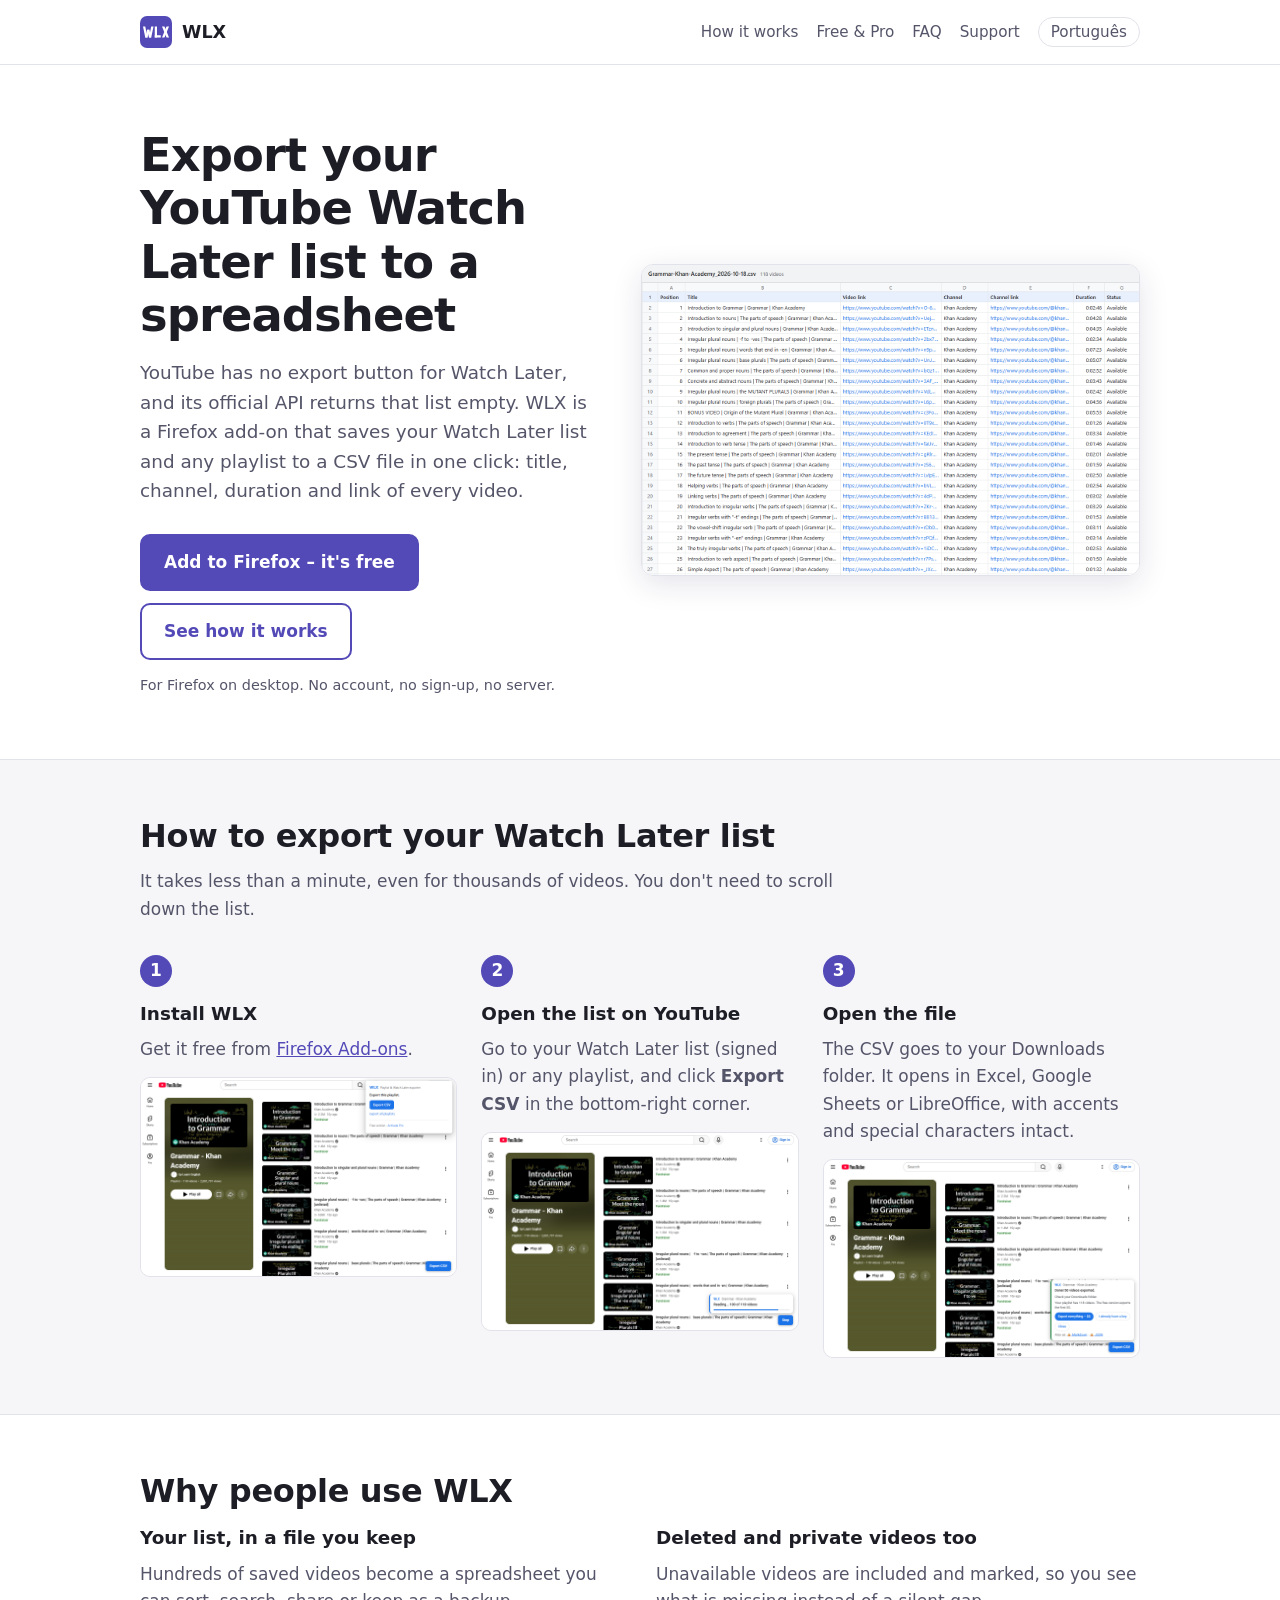
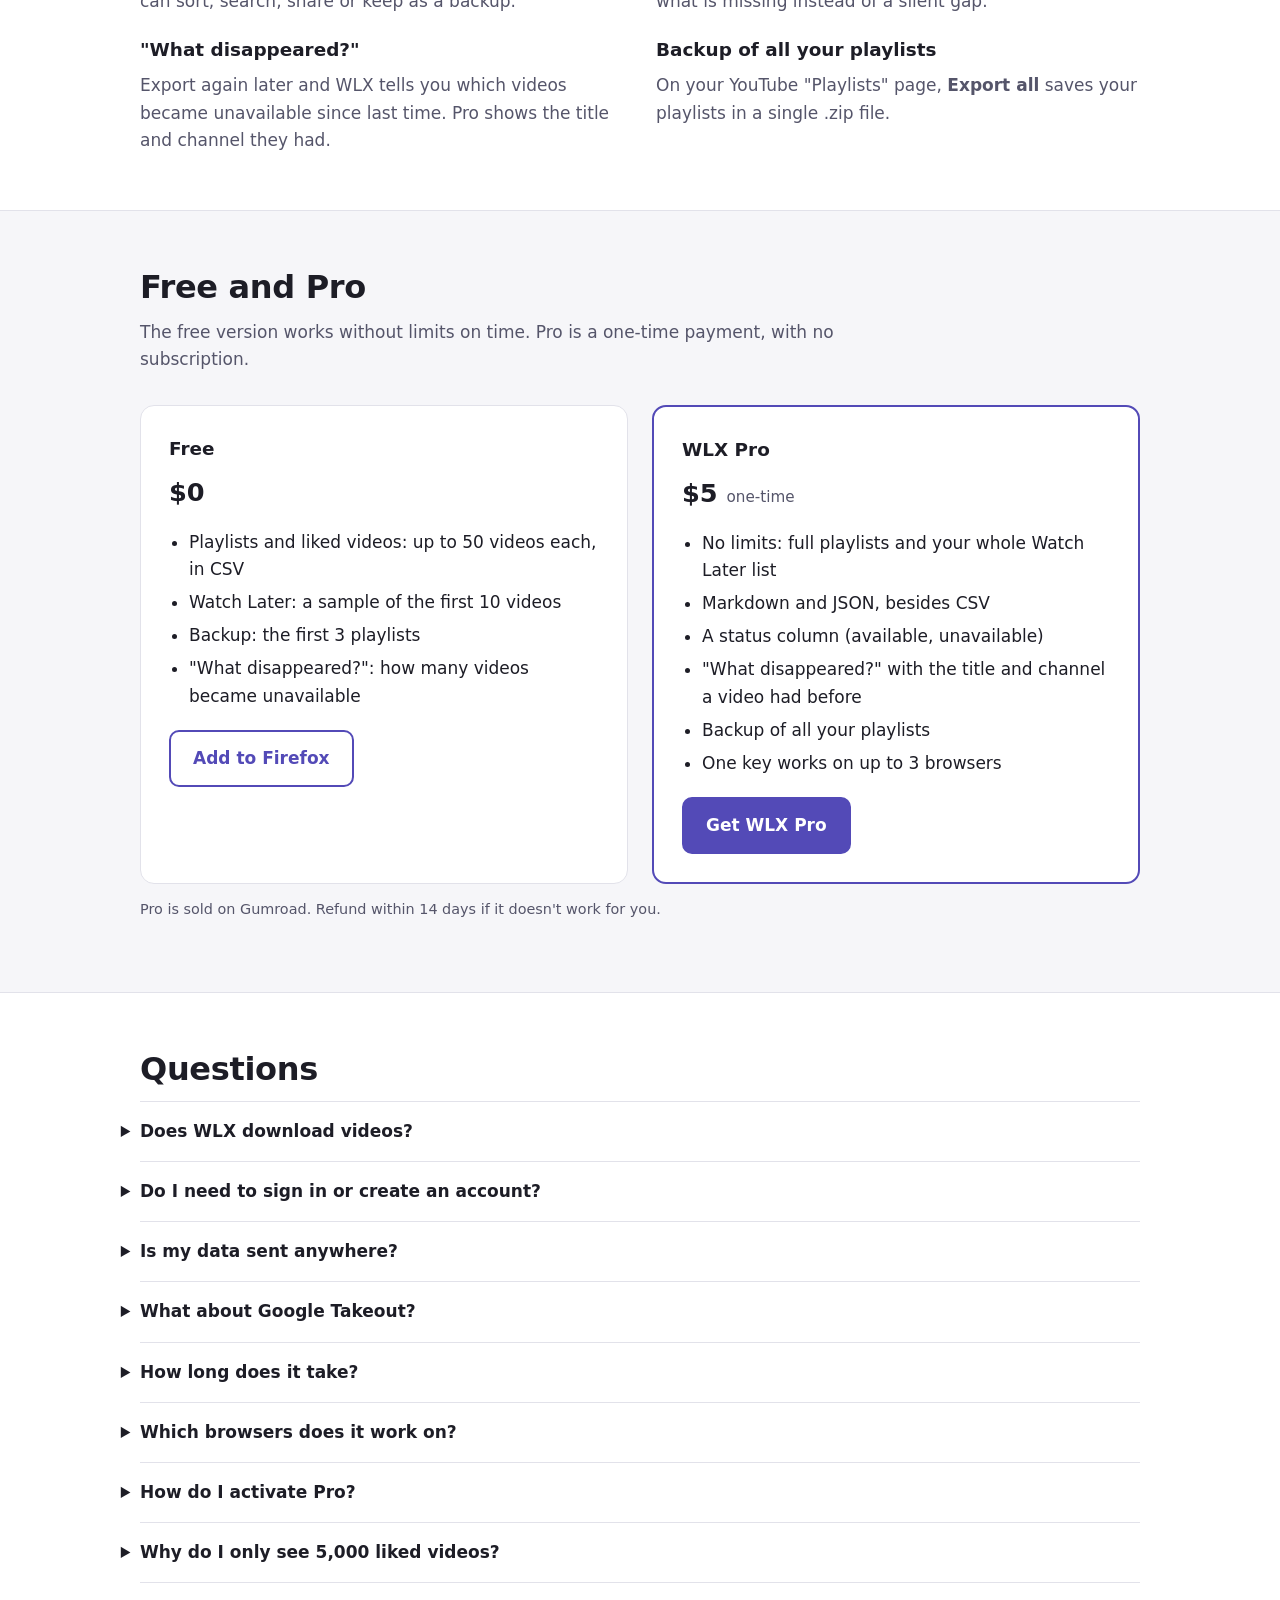
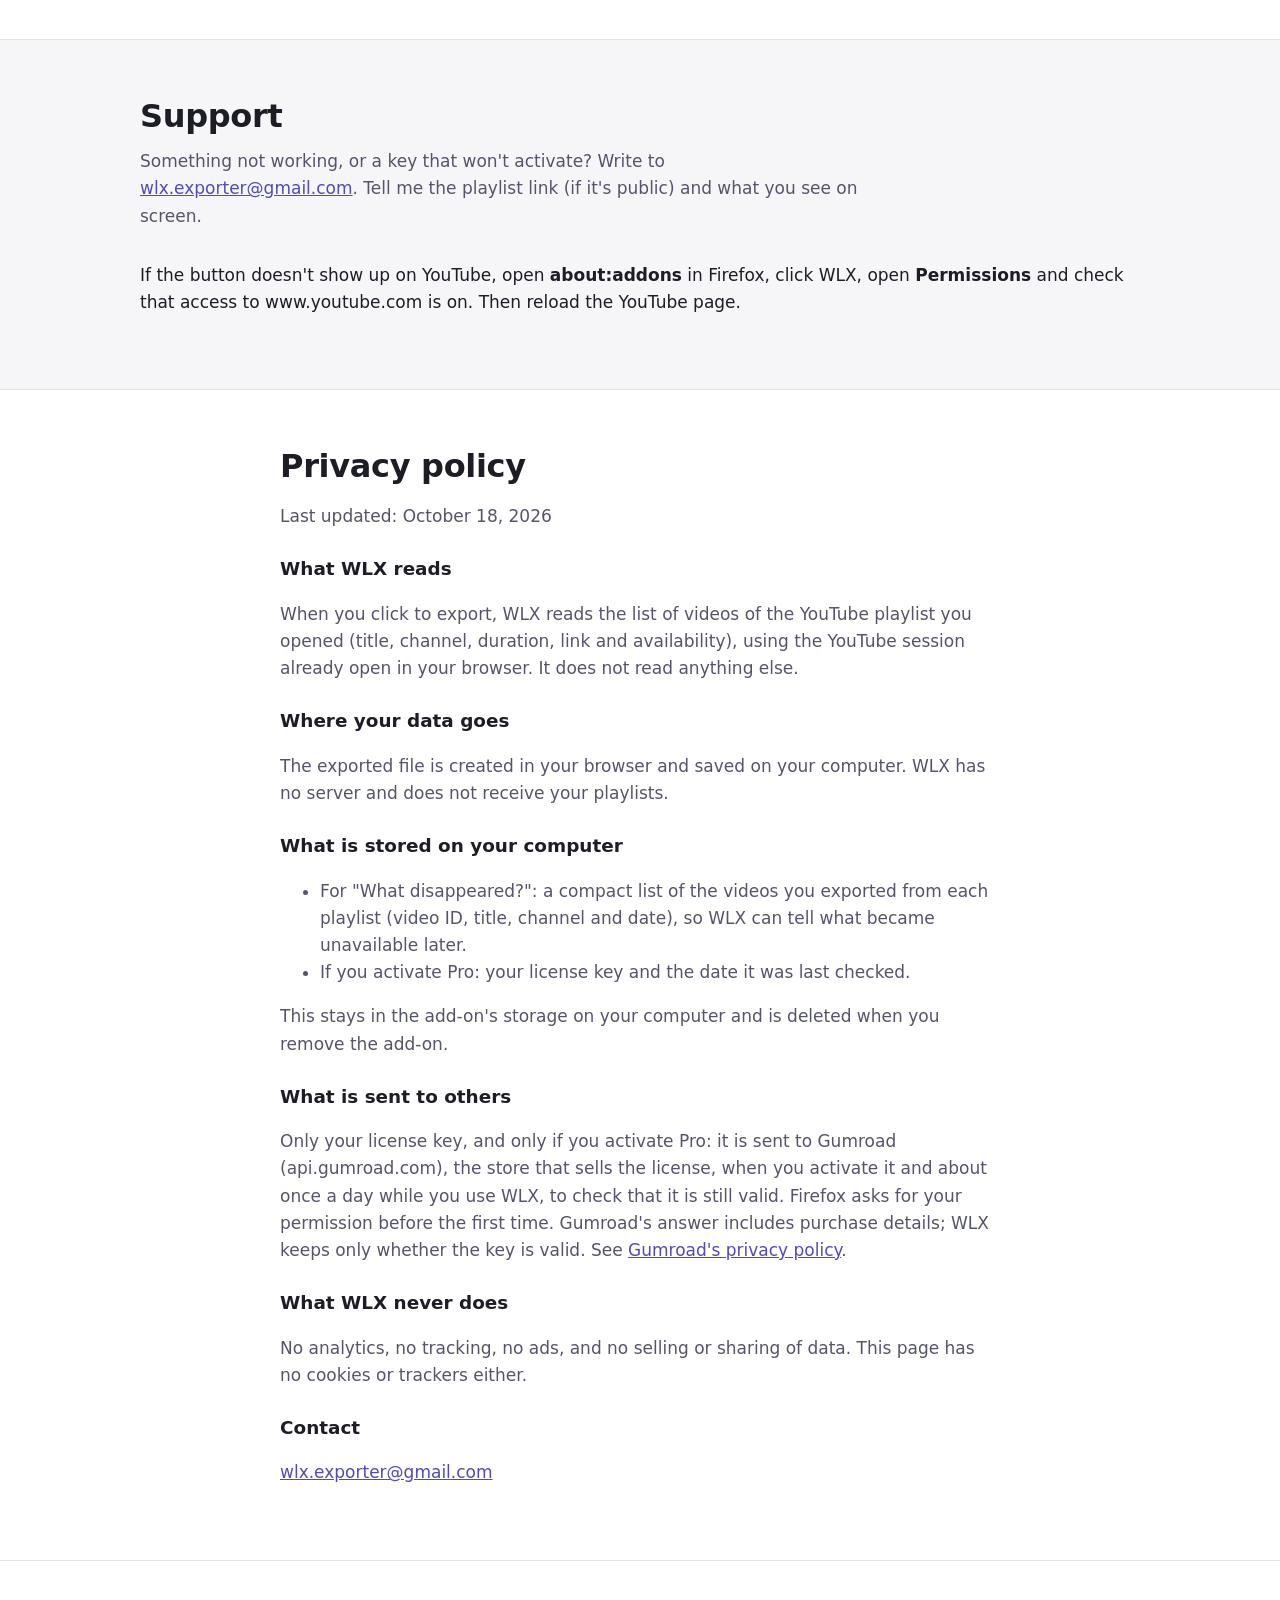
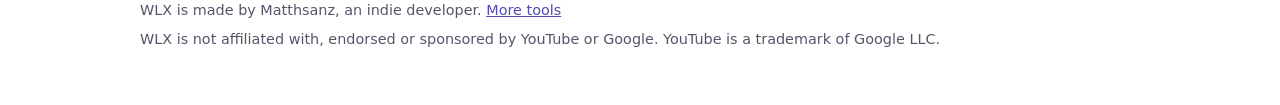
==== index.html @ 93972ab0 "Add files via upload" ====
<!DOCTYPE html>
<html lang="en">
<head>
  <meta charset="utf-8">
  <meta name="viewport" content="width=device-width, initial-scale=1">
  <title>How to export your YouTube Watch Later list to a spreadsheet – WLX</title>
  <meta name="description" content="Export your YouTube Watch Later list and playlists to CSV (Excel, Google Sheets) in one click with WLX, a Firefox add-on. Free up to 50 videos per playlist. No account, no server.">
  <link rel="canonical" href="https://matthsanz.github.io/wlx/">
  <link rel="alternate" hreflang="en" href="https://matthsanz.github.io/wlx/">
  <link rel="alternate" hreflang="pt-BR" href="https://matthsanz.github.io/wlx/pt/">
  <link rel="alternate" hreflang="x-default" href="https://matthsanz.github.io/wlx/">
  <link rel="icon" href="img/icone.svg" type="image/svg+xml">
  <link rel="icon" href="img/favicon-32.png" type="image/png" sizes="32x32">
  <meta property="og:type" content="website">
  <meta property="og:title" content="Export your YouTube Watch Later list to a spreadsheet – WLX">
  <meta property="og:description" content="A Firefox add-on that saves your Watch Later list and playlists to CSV in one click.">
  <meta property="og:url" content="https://matthsanz.github.io/wlx/">
  <meta property="og:image" content="https://matthsanz.github.io/wlx/img/og.png">
  <meta name="twitter:card" content="summary_large_image">
  <link rel="stylesheet" href="style.css">
  <script type="application/ld+json">
  {
    "@context": "https://schema.org",
    "@type": "SoftwareApplication",
    "name": "WLX – Playlist & Watch Later Exporter for YouTube",
    "applicationCategory": "BrowserApplication",
    "operatingSystem": "Firefox",
    "url": "https://matthsanz.github.io/wlx/",
    "downloadUrl": "https://addons.mozilla.org/firefox/addon/wlx-playlist-exporter/",
    "description": "Export your YouTube Watch Later list and playlists to CSV, Markdown or JSON.",
    "offers": [
      { "@type": "Offer", "name": "Free", "price": "0", "priceCurrency": "USD" },
      { "@type": "Offer", "name": "WLX Pro", "price": "5", "priceCurrency": "USD", "url": "https://matthsanz.gumroad.com/l/wlx-pro" }
    ],
    "author": { "@type": "Person", "name": "Matthsanz" }
  }
  </script>
</head>
<body>

<header class="topo">
  <div class="largura">
    <a class="marca" href="./"><img src="img/icone.svg" alt="" width="32" height="32"> WLX</a>
    <nav aria-label="Main">
      <a href="#how">How it works</a>
      <a href="#pricing">Free &amp; Pro</a>
      <a href="#faq">FAQ</a>
      <a href="#support">Support</a>
      <a class="idioma" href="pt/" hreflang="pt-BR" lang="pt-BR">Português</a>
    </nav>
  </div>
</header>

<main>

<section class="abertura">
  <div class="largura">
    <div>
      <h1>Export your YouTube Watch Later list to a spreadsheet</h1>
      <p class="lide">YouTube has no export button for Watch Later, and its official API returns that list empty. WLX is a Firefox add-on that saves your Watch Later list and any playlist to a CSV file in one click: title, channel, duration and link of every video.</p>
      <div class="botoes">
        <a class="botao principal" href="https://addons.mozilla.org/firefox/addon/wlx-playlist-exporter/">Add to Firefox – it's free</a>
        <a class="botao secundario" href="#how">See how it works</a>
      </div>
      <p class="nota">For Firefox on desktop. No account, no sign-up, no server.</p>
    </div>
    <figure>
      <img src="img/5-spreadsheet.png" alt="A spreadsheet exported by WLX with the position, title, channel, duration, link and status of each video" width="1280" height="800">
    </figure>
  </div>
</section>

<section id="how" class="suave">
  <div class="largura">
    <h2>How to export your Watch Later list</h2>
    <p class="intro">It takes less than a minute, even for thousands of videos. You don't need to scroll down the list.</p>
    <ol class="passos">
      <li>
        <h3>Install WLX</h3>
        <p>Get it free from <a href="https://addons.mozilla.org/firefox/addon/wlx-playlist-exporter/">Firefox Add-ons</a>.</p>
        <img src="img/4-popup.png" alt="The WLX window in the Firefox toolbar" width="1280" height="800" loading="lazy">
      </li>
      <li>
        <h3>Open the list on YouTube</h3>
        <p>Go to your Watch Later list (signed in) or any playlist, and click <strong>Export CSV</strong> in the bottom-right corner.</p>
        <img src="img/1-reading.png" alt="WLX reading a YouTube playlist and showing how many videos it found" width="1280" height="800" loading="lazy">
      </li>
      <li>
        <h3>Open the file</h3>
        <p>The CSV goes to your Downloads folder. It opens in Excel, Google Sheets or LibreOffice, with accents and special characters intact.</p>
        <img src="img/2-free.png" alt="WLX done: the CSV file was saved, with the free version notice" width="1280" height="800" loading="lazy">
      </li>
    </ol>
  </div>
</section>

<section>
  <div class="largura">
    <h2>Why people use WLX</h2>
    <div class="vantagens">
      <div>
        <h3>Your list, in a file you keep</h3>
        <p>Hundreds of saved videos become a spreadsheet you can sort, search, share or keep as a backup.</p>
      </div>
      <div>
        <h3>Deleted and private videos too</h3>
        <p>Unavailable videos are included and marked, so you see what is missing instead of a silent gap.</p>
      </div>
      <div>
        <h3>"What disappeared?"</h3>
        <p>Export again later and WLX tells you which videos became unavailable since last time. Pro shows the title and channel they had.</p>
      </div>
      <div>
        <h3>Backup of all your playlists</h3>
        <p>On your YouTube "Playlists" page, <strong>Export all</strong> saves your playlists in a single .zip file.</p>
      </div>
    </div>
  </div>
</section>

<section id="pricing" class="suave">
  <div class="largura">
    <h2>Free and Pro</h2>
    <p class="intro">The free version works without limits on time. Pro is a one-time payment, with no subscription.</p>
    <div class="planos">
      <div class="plano">
        <h3>Free</h3>
        <p class="preco">$0</p>
        <ul>
          <li>Playlists and liked videos: up to 50 videos each, in CSV</li>
          <li>Watch Later: a sample of the first 10 videos</li>
          <li>Backup: the first 3 playlists</li>
          <li>"What disappeared?": how many videos became unavailable</li>
        </ul>
        <a class="botao secundario" href="https://addons.mozilla.org/firefox/addon/wlx-playlist-exporter/">Add to Firefox</a>
      </div>
      <div class="plano pro">
        <h3>WLX Pro</h3>
        <p class="preco">$5 <small>one-time</small></p>
        <ul>
          <li>No limits: full playlists and your whole Watch Later list</li>
          <li>Markdown and JSON, besides CSV</li>
          <li>A status column (available, unavailable)</li>
          <li>"What disappeared?" with the title and channel a video had before</li>
          <li>Backup of all your playlists</li>
          <li>One key works on up to 3 browsers</li>
        </ul>
        <a class="botao principal" href="https://matthsanz.gumroad.com/l/wlx-pro">Get WLX Pro</a>
      </div>
    </div>
    <p class="nota">Pro is sold on Gumroad. Refund within 14 days if it doesn't work for you.</p>
  </div>
</section>

<section id="faq">
  <div class="largura">
    <h2>Questions</h2>
    <details>
      <summary>Does WLX download videos?</summary>
      <p>No. WLX does not download videos or music, and it does not touch ads. It only exports the list: title, channel, duration, link and availability.</p>
    </details>
    <details>
      <summary>Do I need to sign in or create an account?</summary>
      <p>There is no WLX account. WLX uses the YouTube session already open in your browser, so you only need to be signed in to YouTube to export Watch Later and liked videos. Public playlists work without signing in.</p>
    </details>
    <details>
      <summary>Is my data sent anywhere?</summary>
      <p>No. The file is created in your browser and saved on your computer. The only thing ever sent is your license key, to Gumroad, if you activate Pro. See the <a href="#privacy">privacy policy</a>.</p>
    </details>
    <details>
      <summary>What about Google Takeout?</summary>
      <p>Takeout exports your Google data in bulk, and the archive can take a while to be ready. WLX exports the list you are looking at, right away, straight to a spreadsheet.</p>
    </details>
    <details>
      <summary>How long does it take?</summary>
      <p>About a second per 100 videos. A list of 5,000 videos takes under a minute, with progress on screen and a Stop button.</p>
    </details>
    <details>
      <summary>Which browsers does it work on?</summary>
      <p>Firefox on desktop (version 140 or newer). It does not work on Firefox for Android.</p>
    </details>
    <details>
      <summary>How do I activate Pro?</summary>
      <ol>
        <li>Buy WLX Pro on <a href="https://matthsanz.gumroad.com/l/wlx-pro">Gumroad</a>. Your license key arrives right after payment.</li>
        <li>Click the WLX icon in the Firefox toolbar, then <strong>Activate Pro</strong>.</li>
        <li>Paste the key and click <strong>Activate</strong>. Firefox asks for permission to send the key to Gumroad: click <strong>Allow</strong>.</li>
      </ol>
    </details>
    <details>
      <summary>Why do I only see 5,000 liked videos?</summary>
      <p>YouTube itself only shows and counts the 5,000 most recent liked videos. WLX tells you when a list reaches that number.</p>
    </details>
  </div>
</section>

<section id="support" class="suave">
  <div class="largura">
    <h2>Support</h2>
    <p class="intro">Something not working, or a key that won't activate? Write to <a href="mailto:wlx.exporter@gmail.com">wlx.exporter@gmail.com</a>. Tell me the playlist link (if it's public) and what you see on screen.</p>
    <p>If the button doesn't show up on YouTube, open <strong>about:addons</strong> in Firefox, click WLX, open <strong>Permissions</strong> and check that access to www.youtube.com is on. Then reload the YouTube page.</p>
  </div>
</section>

<section id="privacy">
  <div class="largura privacidade">
    <h2>Privacy policy</h2>
    <p>Last updated: October 18, 2026</p>
    <h3>What WLX reads</h3>
    <p>When you click to export, WLX reads the list of videos of the YouTube playlist you opened (title, channel, duration, link and availability), using the YouTube session already open in your browser. It does not read anything else.</p>
    <h3>Where your data goes</h3>
    <p>The exported file is created in your browser and saved on your computer. WLX has no server and does not receive your playlists.</p>
    <h3>What is stored on your computer</h3>
    <ul>
      <li>For "What disappeared?": a compact list of the videos you exported from each playlist (video ID, title, channel and date), so WLX can tell what became unavailable later.</li>
      <li>If you activate Pro: your license key and the date it was last checked.</li>
    </ul>
    <p>This stays in the add-on's storage on your computer and is deleted when you remove the add-on.</p>
    <h3>What is sent to others</h3>
    <p>Only your license key, and only if you activate Pro: it is sent to Gumroad (api.gumroad.com), the store that sells the license, when you activate it and about once a day while you use WLX, to check that it is still valid. Firefox asks for your permission before the first time. Gumroad's answer includes purchase details; WLX keeps only whether the key is valid. See <a href="https://gumroad.com/privacy">Gumroad's privacy policy</a>.</p>
    <h3>What WLX never does</h3>
    <p>No analytics, no tracking, no ads, and no selling or sharing of data. This page has no cookies or trackers either.</p>
    <h3>Contact</h3>
    <p><a href="mailto:wlx.exporter@gmail.com">wlx.exporter@gmail.com</a></p>
  </div>
</section>

</main>

<footer>
  <div class="largura">
    <p>WLX is made by Matthsanz, an indie developer. <a href="https://matthsanz.gumroad.com">More tools</a></p>
    <p>WLX is not affiliated with, endorsed or sponsored by YouTube or Google. YouTube is a trademark of Google LLC.</p>
  </div>
</footer>

</body>
</html>
---- style.css ----
/* Página do WLX (GitHub Pages). Sem dependências externas. */

:root {
  --roxo: #534ab7;
  --roxo-forte: #3f37a0;
  --roxo-claro: #eeecfb;
  --fundo: #ffffff;
  --fundo-suave: #f6f6f9;
  --texto: #1d1d26;
  --texto-suave: #55556a;
  --borda: #e2e2ea;
  --sombra: 0 8px 30px rgba(30, 26, 80, 0.12);
}

@media (prefers-color-scheme: dark) {
  :root {
    --roxo: #8d84f0;
    --roxo-forte: #a8a1f6;
    --roxo-claro: #25223f;
    --fundo: #121218;
    --fundo-suave: #1a1a23;
    --texto: #ececf3;
    --texto-suave: #a9a9bb;
    --borda: #2c2c3a;
    --sombra: 0 8px 30px rgba(0, 0, 0, 0.45);
  }
}

* { box-sizing: border-box; }

html { scroll-behavior: smooth; }

body {
  margin: 0;
  background: var(--fundo);
  color: var(--texto);
  font: 17px/1.6 system-ui, -apple-system, "Segoe UI", Roboto, "Helvetica Neue", Arial, sans-serif;
}

a { color: var(--roxo); }
a:hover { color: var(--roxo-forte); }

img { max-width: 100%; height: auto; display: block; }

.largura { max-width: 1040px; margin: 0 auto; padding: 0 20px; }

/* Topo */
.topo { border-bottom: 1px solid var(--borda); }
.topo .largura { display: flex; align-items: center; justify-content: space-between; gap: 16px; min-height: 64px; }
.marca { display: flex; align-items: center; gap: 10px; color: var(--texto); text-decoration: none; font-weight: 700; font-size: 1.1rem; }
.marca img { width: 32px; height: 32px; }
.topo nav { display: flex; gap: 18px; align-items: center; flex-wrap: wrap; font-size: 0.95rem; }
.topo nav a { color: var(--texto-suave); text-decoration: none; }
.topo nav a:hover { color: var(--texto); }
.topo nav .idioma { border: 1px solid var(--borda); border-radius: 999px; padding: 2px 12px; }

/* Abertura */
.abertura { padding: 64px 0 48px; }
.abertura .largura { display: grid; grid-template-columns: 1fr 1.1fr; gap: 48px; align-items: center; }
.abertura h1 { font-size: clamp(2rem, 4.2vw, 2.9rem); line-height: 1.15; margin: 0 0 16px; letter-spacing: -0.02em; }
.abertura .lide { font-size: 1.15rem; color: var(--texto-suave); margin: 0 0 28px; }
.abertura figure { margin: 0; }
.abertura figure img { border-radius: 12px; box-shadow: var(--sombra); border: 1px solid var(--borda); }

.botoes { display: flex; gap: 12px; flex-wrap: wrap; align-items: center; }
.botao { display: inline-block; padding: 13px 22px; border-radius: 10px; font-weight: 650; text-decoration: none; border: 2px solid var(--roxo); }
.botao.principal { background: var(--roxo); color: #fff; }
.botao.principal:hover { background: var(--roxo-forte); border-color: var(--roxo-forte); color: #fff; }
.botao.secundario { color: var(--roxo); }
.botao.secundario:hover { background: var(--roxo-claro); }
.nota { font-size: 0.9rem; color: var(--texto-suave); margin-top: 14px; }

/* Seções */
section { padding: 56px 0; }
section.suave { background: var(--fundo-suave); border-top: 1px solid var(--borda); border-bottom: 1px solid var(--borda); }
h2 { font-size: clamp(1.5rem, 3vw, 2rem); line-height: 1.25; margin: 0 0 12px; letter-spacing: -0.01em; }
h3 { font-size: 1.15rem; margin: 0 0 8px; }
.intro { color: var(--texto-suave); max-width: 720px; margin: 0 0 32px; }

/* Passos */
.passos { display: grid; grid-template-columns: repeat(3, 1fr); gap: 24px; list-style: none; padding: 0; margin: 0; counter-reset: passo; }
.passos li { counter-increment: passo; }
.passos li::before { content: counter(passo); display: inline-grid; place-items: center; width: 32px; height: 32px; border-radius: 50%; background: var(--roxo); color: #fff; font-weight: 700; margin-bottom: 12px; }
.passos img { border-radius: 10px; border: 1px solid var(--borda); margin-top: 14px; }
.passos p { margin: 0; color: var(--texto-suave); }

/* Planos */
.planos { display: grid; grid-template-columns: 1fr 1fr; gap: 24px; }
.plano { background: var(--fundo); border: 1px solid var(--borda); border-radius: 14px; padding: 28px; }
.plano.pro { border: 2px solid var(--roxo); }
.plano .preco { font-size: 1.6rem; font-weight: 750; margin: 4px 0 16px; }
.plano .preco small { font-size: 0.95rem; font-weight: 500; color: var(--texto-suave); }
.plano ul { margin: 0 0 20px; padding-left: 20px; }
.plano li { margin-bottom: 6px; }

/* Lista de vantagens */
.vantagens { display: grid; grid-template-columns: repeat(2, 1fr); gap: 20px 32px; }
.vantagens p { margin: 0; color: var(--texto-suave); }

/* Perguntas */
details { border-bottom: 1px solid var(--borda); padding: 16px 0; }
details:first-of-type { border-top: 1px solid var(--borda); }
summary { cursor: pointer; font-weight: 650; list-style-position: outside; }
details p, details ol { color: var(--texto-suave); margin: 10px 0 0; }

/* Privacidade */
.privacidade { max-width: 760px; }
.privacidade h3 { margin-top: 24px; }
.privacidade p, .privacidade li { color: var(--texto-suave); }

/* Rodapé */
footer { border-top: 1px solid var(--borda); padding: 32px 0 48px; color: var(--texto-suave); font-size: 0.9rem; }
footer p { margin: 6px 0; }

@media (max-width: 820px) {
  .abertura { padding-top: 40px; }
  .abertura .largura, .planos, .vantagens { grid-template-columns: 1fr; }
  .passos { grid-template-columns: 1fr; }
  .topo nav a:not(.idioma) { display: none; }
}
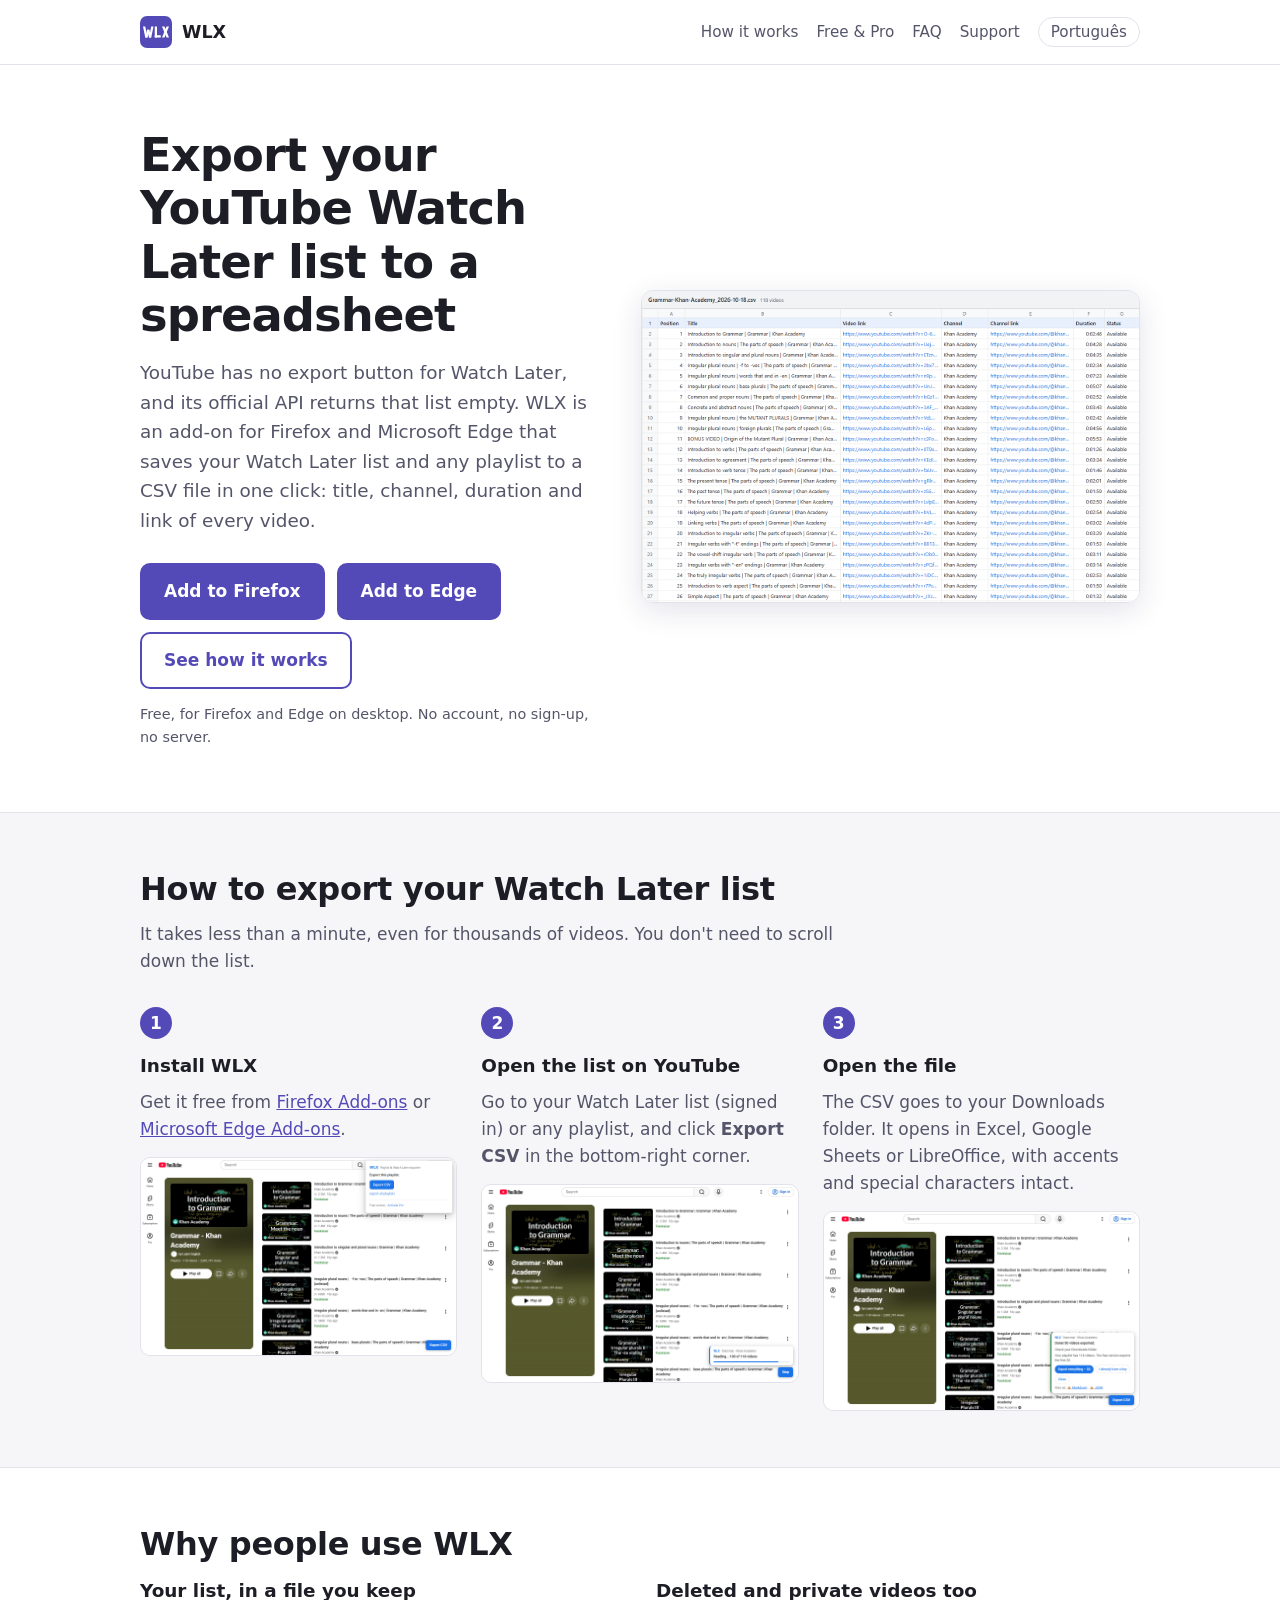
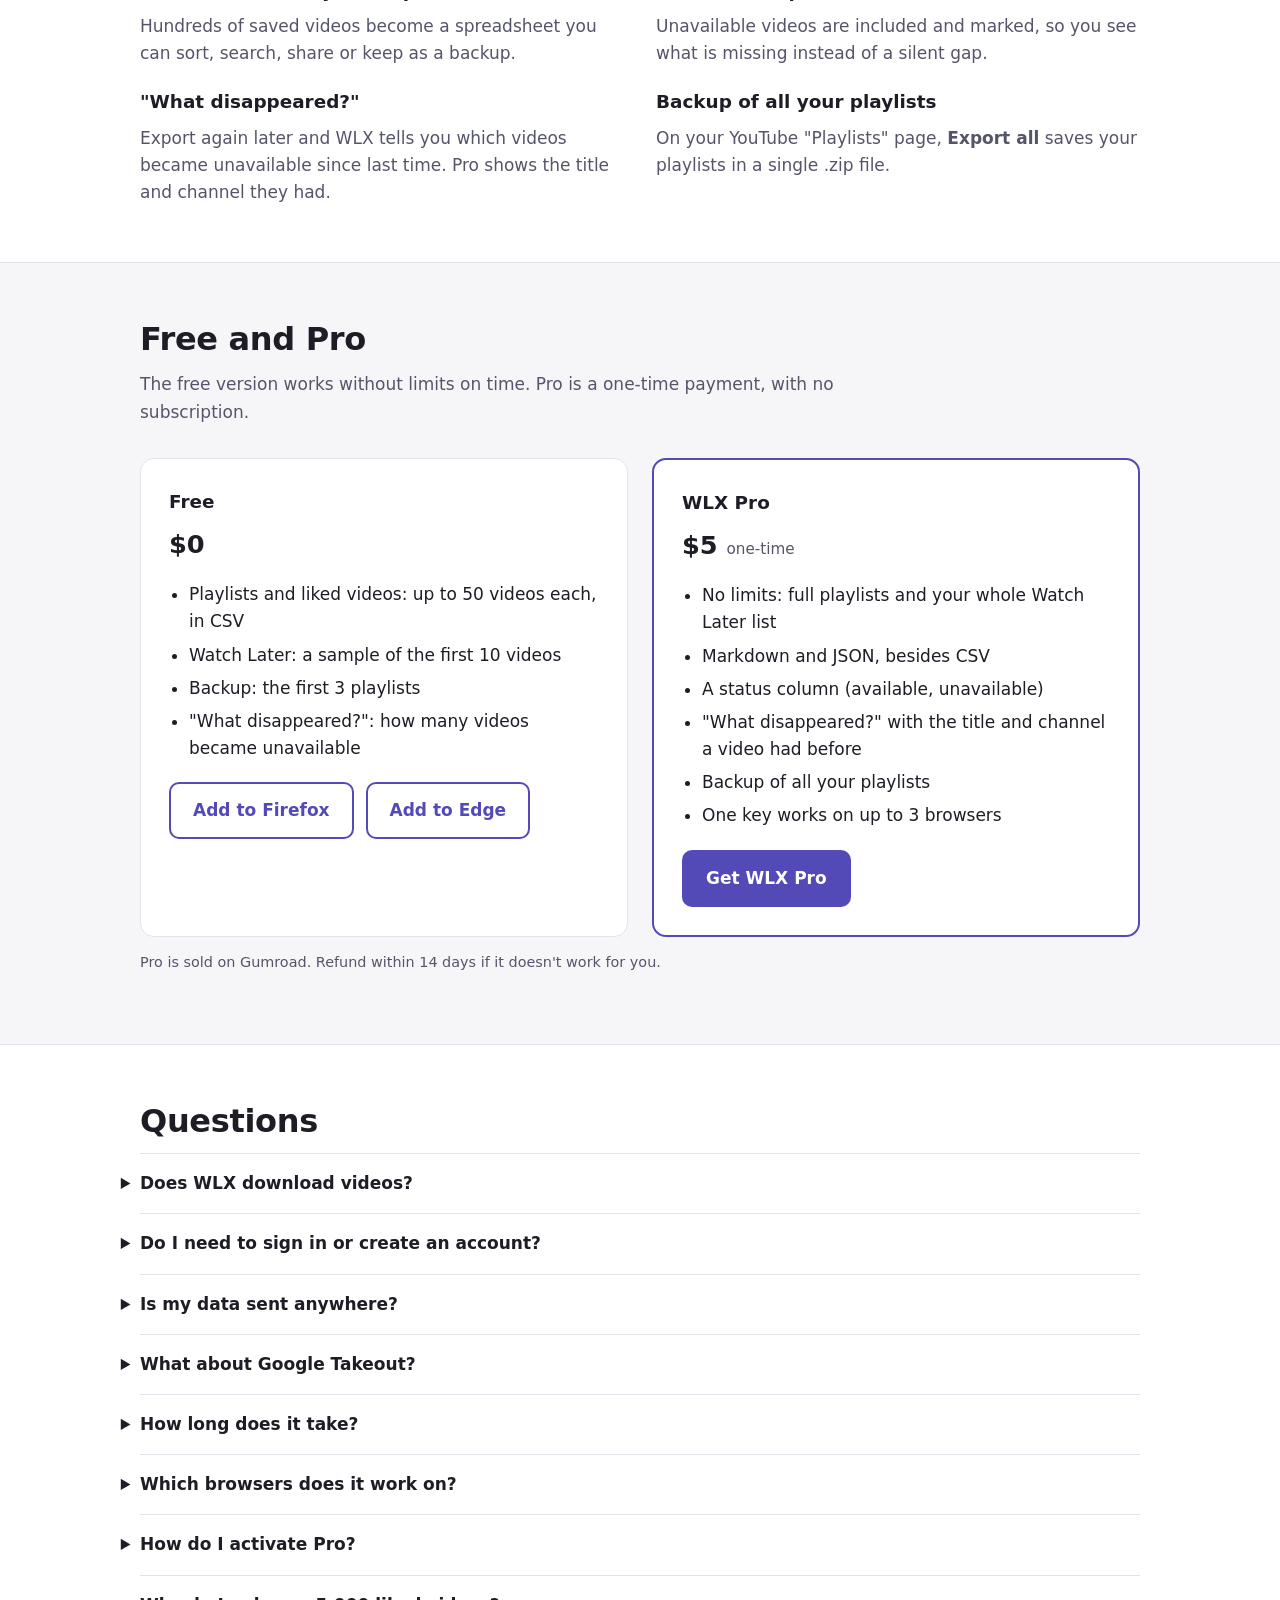
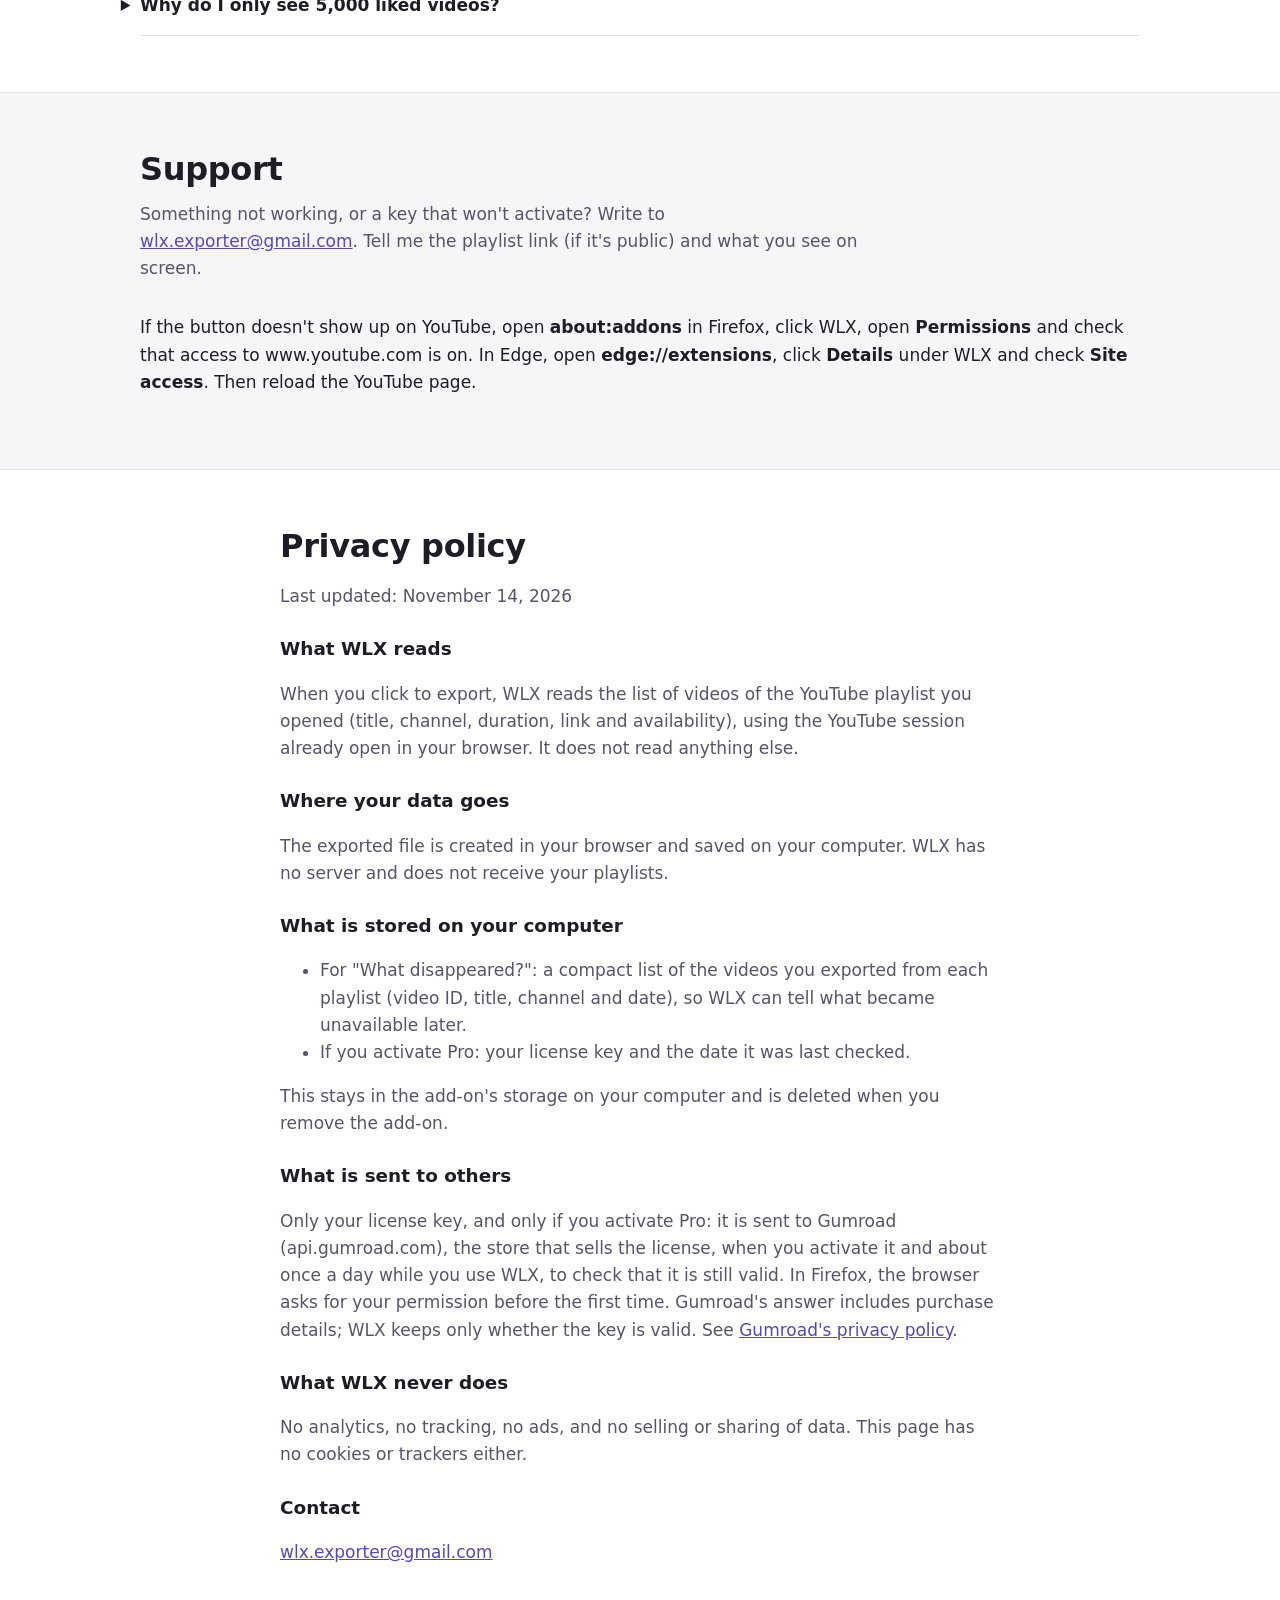
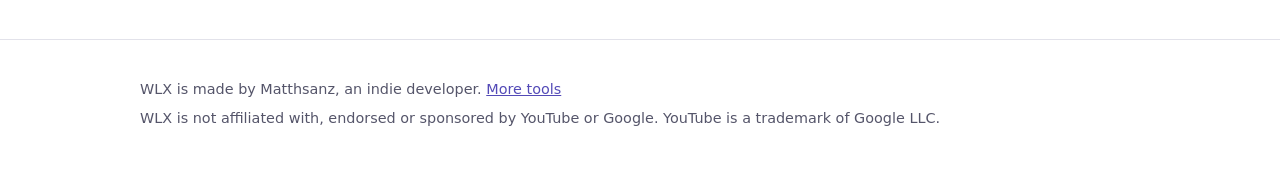
==== commit 693e1f7d: "Site: botão do Edge" ====
--- a/index.html
+++ b/index.html
@@ -4,7 +4,7 @@
   <meta charset="utf-8">
   <meta name="viewport" content="width=device-width, initial-scale=1">
   <title>How to export your YouTube Watch Later list to a spreadsheet – WLX</title>
-  <meta name="description" content="Export your YouTube Watch Later list and playlists to CSV (Excel, Google Sheets) in one click with WLX, a Firefox add-on. Free up to 50 videos per playlist. No account, no server.">
+  <meta name="description" content="Export your YouTube Watch Later list and playlists to CSV (Excel, Google Sheets) in one click with WLX, an add-on for Firefox and Microsoft Edge. Free up to 50 videos per playlist. No account, no server.">
   <link rel="canonical" href="https://matthsanz.github.io/wlx/">
   <link rel="alternate" hreflang="en" href="https://matthsanz.github.io/wlx/">
   <link rel="alternate" hreflang="pt-BR" href="https://matthsanz.github.io/wlx/pt/">
@@ -13,7 +13,7 @@
   <link rel="icon" href="img/favicon-32.png" type="image/png" sizes="32x32">
   <meta property="og:type" content="website">
   <meta property="og:title" content="Export your YouTube Watch Later list to a spreadsheet – WLX">
-  <meta property="og:description" content="A Firefox add-on that saves your Watch Later list and playlists to CSV in one click.">
+  <meta property="og:description" content="An add-on for Firefox and Microsoft Edge that saves your Watch Later list and playlists to CSV in one click.">
   <meta property="og:url" content="https://matthsanz.github.io/wlx/">
   <meta property="og:image" content="https://matthsanz.github.io/wlx/img/og.png">
   <meta name="twitter:card" content="summary_large_image">
@@ -24,9 +24,9 @@
     "@type": "SoftwareApplication",
     "name": "WLX – Playlist & Watch Later Exporter for YouTube",
     "applicationCategory": "BrowserApplication",
-    "operatingSystem": "Firefox",
+    "operatingSystem": "Firefox, Microsoft Edge",
     "url": "https://matthsanz.github.io/wlx/",
-    "downloadUrl": "https://addons.mozilla.org/firefox/addon/wlx-playlist-exporter/",
+    "downloadUrl": ["https://addons.mozilla.org/firefox/addon/wlx-playlist-exporter/", "https://microsoftedge.microsoft.com/addons/detail/cejnaobnjbnkbiihgnaepegdfenlhhhp"],
     "description": "Export your YouTube Watch Later list and playlists to CSV, Markdown or JSON.",
     "offers": [
       { "@type": "Offer", "name": "Free", "price": "0", "priceCurrency": "USD" },
@@ -57,12 +57,13 @@
   <div class="largura">
     <div>
       <h1>Export your YouTube Watch Later list to a spreadsheet</h1>
-      <p class="lide">YouTube has no export button for Watch Later, and its official API returns that list empty. WLX is a Firefox add-on that saves your Watch Later list and any playlist to a CSV file in one click: title, channel, duration and link of every video.</p>
+      <p class="lide">YouTube has no export button for Watch Later, and its official API returns that list empty. WLX is an add-on for Firefox and Microsoft Edge that saves your Watch Later list and any playlist to a CSV file in one click: title, channel, duration and link of every video.</p>
       <div class="botoes">
-        <a class="botao principal" href="https://addons.mozilla.org/firefox/addon/wlx-playlist-exporter/">Add to Firefox – it's free</a>
+        <a class="botao principal" href="https://addons.mozilla.org/firefox/addon/wlx-playlist-exporter/">Add to Firefox</a>
+        <a class="botao principal" href="https://microsoftedge.microsoft.com/addons/detail/cejnaobnjbnkbiihgnaepegdfenlhhhp">Add to Edge</a>
         <a class="botao secundario" href="#how">See how it works</a>
       </div>
-      <p class="nota">For Firefox on desktop. No account, no sign-up, no server.</p>
+      <p class="nota">Free, for Firefox and Edge on desktop. No account, no sign-up, no server.</p>
     </div>
     <figure>
       <img src="img/5-spreadsheet.png" alt="A spreadsheet exported by WLX with the position, title, channel, duration, link and status of each video" width="1280" height="800">
@@ -77,8 +78,8 @@
     <ol class="passos">
       <li>
         <h3>Install WLX</h3>
-        <p>Get it free from <a href="https://addons.mozilla.org/firefox/addon/wlx-playlist-exporter/">Firefox Add-ons</a>.</p>
-        <img src="img/4-popup.png" alt="The WLX window in the Firefox toolbar" width="1280" height="800" loading="lazy">
+        <p>Get it free from <a href="https://addons.mozilla.org/firefox/addon/wlx-playlist-exporter/">Firefox Add-ons</a> or <a href="https://microsoftedge.microsoft.com/addons/detail/cejnaobnjbnkbiihgnaepegdfenlhhhp">Microsoft Edge Add-ons</a>.</p>
+        <img src="img/4-popup.png" alt="The WLX window in the browser toolbar" width="1280" height="800" loading="lazy">
       </li>
       <li>
         <h3>Open the list on YouTube</h3>
@@ -132,7 +133,10 @@
           <li>Backup: the first 3 playlists</li>
           <li>"What disappeared?": how many videos became unavailable</li>
         </ul>
-        <a class="botao secundario" href="https://addons.mozilla.org/firefox/addon/wlx-playlist-exporter/">Add to Firefox</a>
+        <div class="botoes">
+          <a class="botao secundario" href="https://addons.mozilla.org/firefox/addon/wlx-playlist-exporter/">Add to Firefox</a>
+          <a class="botao secundario" href="https://microsoftedge.microsoft.com/addons/detail/cejnaobnjbnkbiihgnaepegdfenlhhhp">Add to Edge</a>
+        </div>
       </div>
       <div class="plano pro">
         <h3>WLX Pro</h3>
@@ -177,14 +181,14 @@
     </details>
     <details>
       <summary>Which browsers does it work on?</summary>
-      <p>Firefox on desktop (version 140 or newer). It does not work on Firefox for Android.</p>
+      <p>Firefox (version 140 or newer) and Microsoft Edge, on desktop. It does not work on phones.</p>
     </details>
     <details>
       <summary>How do I activate Pro?</summary>
       <ol>
         <li>Buy WLX Pro on <a href="https://matthsanz.gumroad.com/l/wlx-pro">Gumroad</a>. Your license key arrives right after payment.</li>
-        <li>Click the WLX icon in the Firefox toolbar, then <strong>Activate Pro</strong>.</li>
-        <li>Paste the key and click <strong>Activate</strong>. Firefox asks for permission to send the key to Gumroad: click <strong>Allow</strong>.</li>
+        <li>Click the WLX icon in the browser toolbar, then <strong>Activate Pro</strong>.</li>
+        <li>Paste the key and click <strong>Activate</strong>. In Firefox, a prompt asks for permission to send the key to Gumroad: click <strong>Allow</strong>.</li>
       </ol>
     </details>
     <details>
@@ -198,14 +202,14 @@
   <div class="largura">
     <h2>Support</h2>
     <p class="intro">Something not working, or a key that won't activate? Write to <a href="mailto:wlx.exporter@gmail.com">wlx.exporter@gmail.com</a>. Tell me the playlist link (if it's public) and what you see on screen.</p>
-    <p>If the button doesn't show up on YouTube, open <strong>about:addons</strong> in Firefox, click WLX, open <strong>Permissions</strong> and check that access to www.youtube.com is on. Then reload the YouTube page.</p>
+    <p>If the button doesn't show up on YouTube, open <strong>about:addons</strong> in Firefox, click WLX, open <strong>Permissions</strong> and check that access to www.youtube.com is on. In Edge, open <strong>edge://extensions</strong>, click <strong>Details</strong> under WLX and check <strong>Site access</strong>. Then reload the YouTube page.</p>
   </div>
 </section>
 
 <section id="privacy">
   <div class="largura privacidade">
     <h2>Privacy policy</h2>
-    <p>Last updated: October 18, 2026</p>
+    <p>Last updated: November 14, 2026</p>
     <h3>What WLX reads</h3>
     <p>When you click to export, WLX reads the list of videos of the YouTube playlist you opened (title, channel, duration, link and availability), using the YouTube session already open in your browser. It does not read anything else.</p>
     <h3>Where your data goes</h3>
@@ -217,7 +221,7 @@
     </ul>
     <p>This stays in the add-on's storage on your computer and is deleted when you remove the add-on.</p>
     <h3>What is sent to others</h3>
-    <p>Only your license key, and only if you activate Pro: it is sent to Gumroad (api.gumroad.com), the store that sells the license, when you activate it and about once a day while you use WLX, to check that it is still valid. Firefox asks for your permission before the first time. Gumroad's answer includes purchase details; WLX keeps only whether the key is valid. See <a href="https://gumroad.com/privacy">Gumroad's privacy policy</a>.</p>
+    <p>Only your license key, and only if you activate Pro: it is sent to Gumroad (api.gumroad.com), the store that sells the license, when you activate it and about once a day while you use WLX, to check that it is still valid. In Firefox, the browser asks for your permission before the first time. Gumroad's answer includes purchase details; WLX keeps only whether the key is valid. See <a href="https://gumroad.com/privacy">Gumroad's privacy policy</a>.</p>
     <h3>What WLX never does</h3>
     <p>No analytics, no tracking, no ads, and no selling or sharing of data. This page has no cookies or trackers either.</p>
     <h3>Contact</h3>
